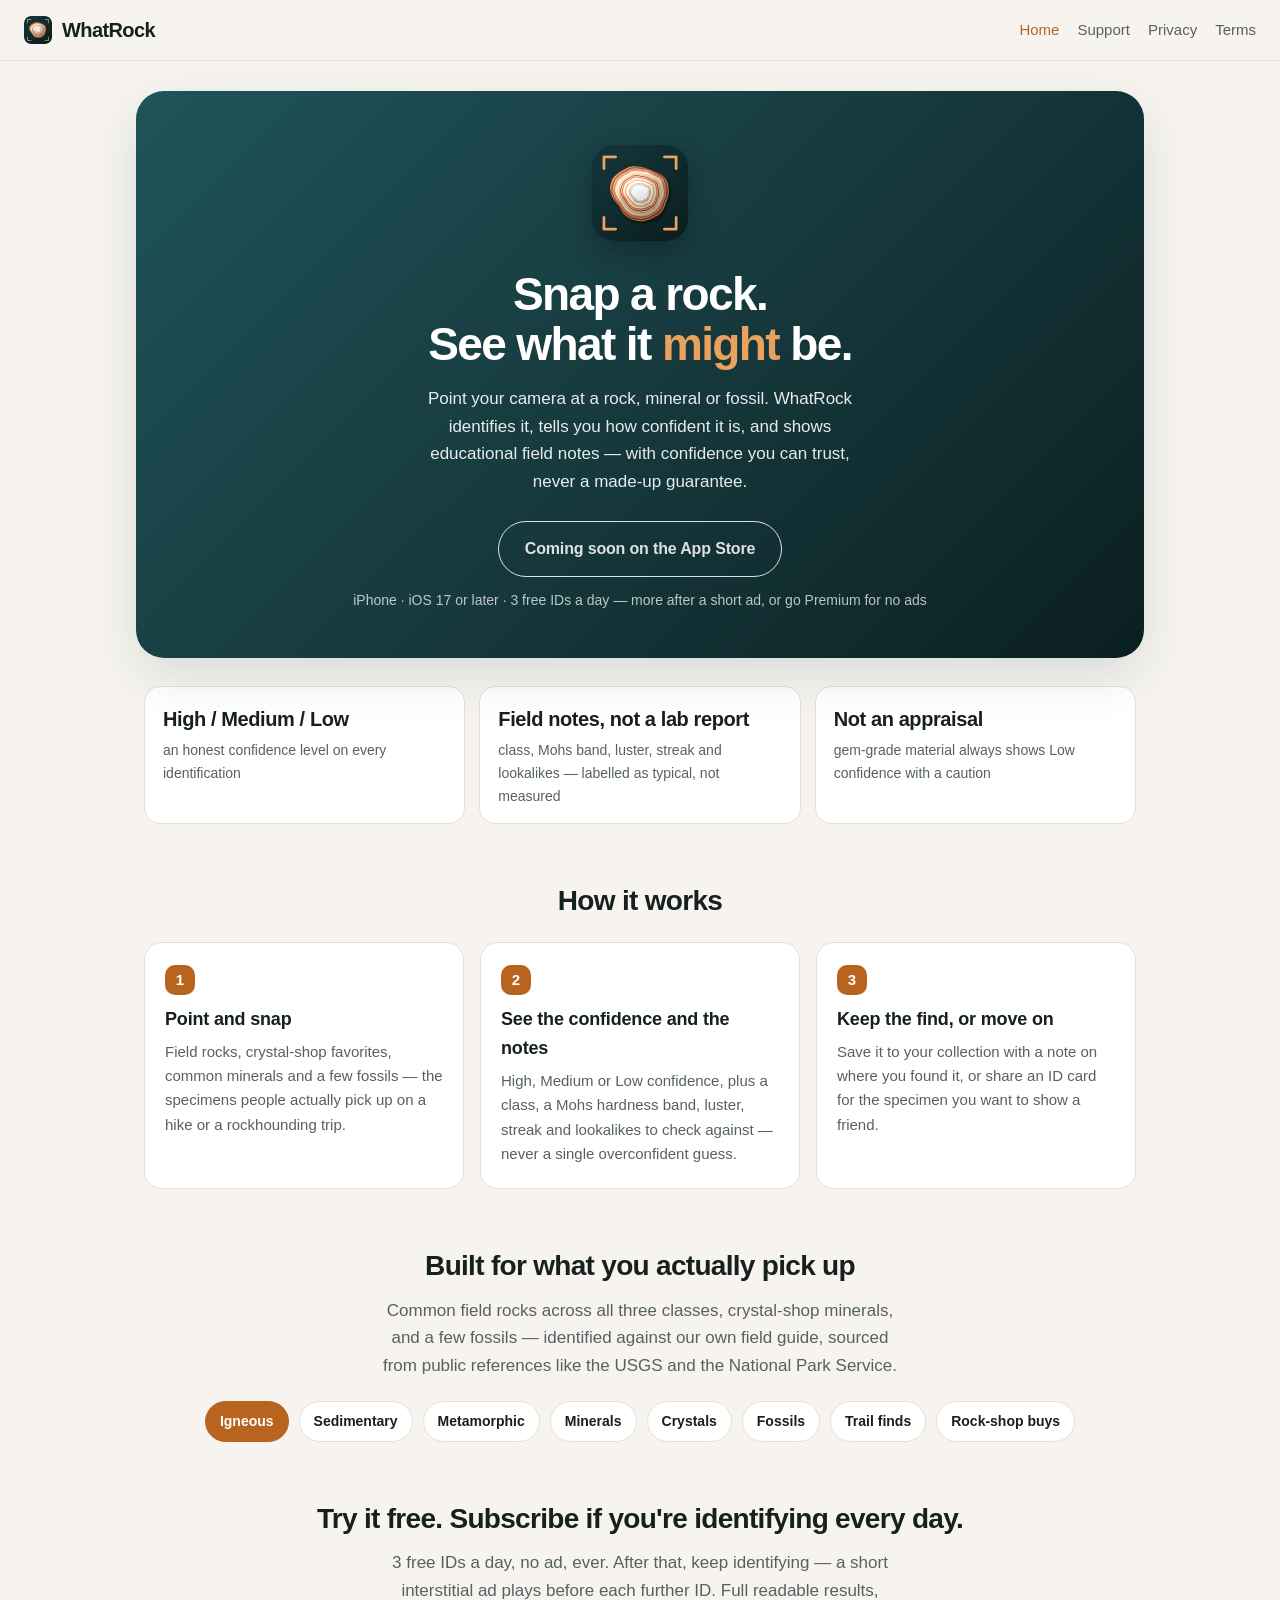
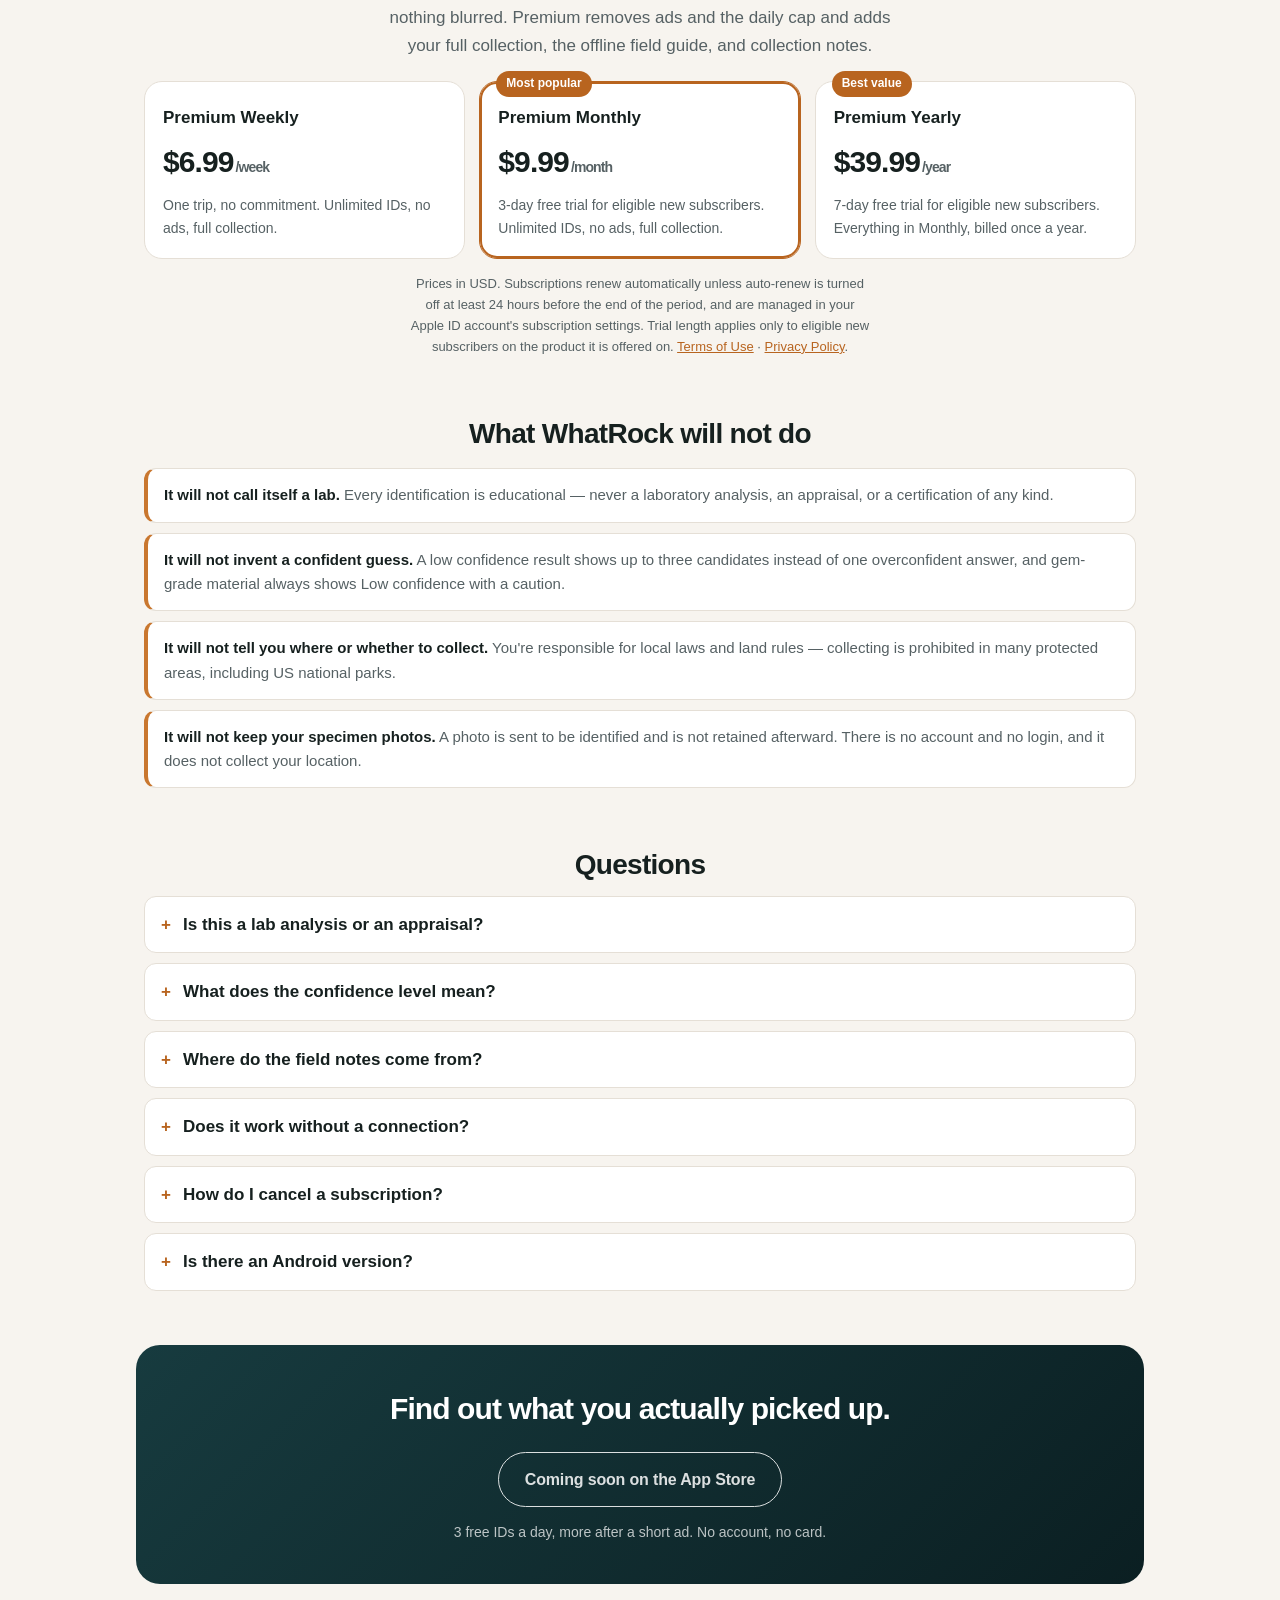
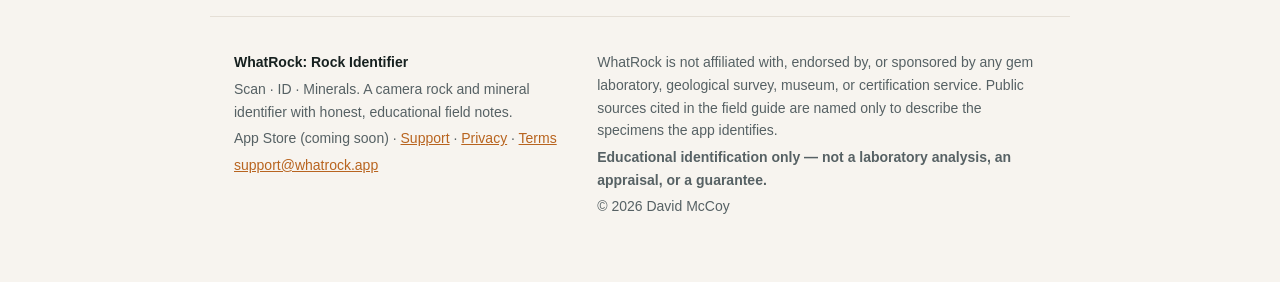
==== index.html @ 4bbfc8cd "WhatRock site: landing, privacy, terms, support" ====
<!DOCTYPE html>
<html lang="en">
<head>
<meta charset="utf-8">
<meta name="viewport" content="width=device-width, initial-scale=1">
<title>WhatRock: Rock Identifier · WhatRock</title>
<meta name="description" content="WhatRock photographs a rock, mineral or fossil, identifies it with a confidence level, and shows educational field notes from our own field guide — never a lab report, never an appraisal.">
<link rel="canonical" href="https://www.whatrock.app/">
<link rel="stylesheet" href="style.css">
<link rel="icon" href="img/icon.png">
<link rel="apple-touch-icon" href="img/apple-touch-icon.png">
<meta name="color-scheme" content="light dark">
<meta name="theme-color" content="#173B3F">
<meta property="og:type" content="website">
<meta property="og:site_name" content="WhatRock">
<meta property="og:title" content="WhatRock: Rock Identifier · WhatRock">
<meta property="og:description" content="WhatRock photographs a rock, mineral or fossil, identifies it with a confidence level, and shows educational field notes from our own field guide — never a lab report, never an appraisal.">
<meta property="og:url" content="https://www.whatrock.app/">
<meta property="og:image" content="https://www.whatrock.app/img/og.png">
<meta name="twitter:card" content="summary_large_image">
</head>
<body>
<header class="bar">
  <a class="wordmark" href="index.html"><img src="img/icon.png" alt="" width="28" height="28">WhatRock</a>
  <nav><a href="index.html" aria-current="page">Home</a><a href="support.html">Support</a><a href="privacy.html">Privacy</a><a href="terms.html">Terms</a></nav>
</header>
<main class="wide">

<section class="hero">
  <img class="appicon" src="img/icon.png" alt="WhatRock app icon" width="96" height="96">
  <h1>Snap a rock.<br>See what it <em>might</em> be.</h1>
  <p class="lede">Point your camera at a rock, mineral or fossil. WhatRock
  identifies it, tells you how confident it is, and shows educational field
  notes — with confidence you can trust, never a made-up guarantee.</p>
  <p class="cta">
    <span class="btn btn-soon" aria-disabled="true">Coming soon on the App Store</span>
    <span class="cta-note">iPhone · iOS 17 or later · 3 free IDs a day — more after a short ad, or go Premium for no ads</span>
  </p>
</section>

<section class="proof">
  <div class="stat"><strong>High / Medium / Low</strong><span>an honest confidence level on every identification</span></div>
  <div class="stat"><strong>Field notes, not a lab report</strong><span>class, Mohs band, luster, streak and lookalikes — labelled as typical, not measured</span></div>
  <div class="stat"><strong>Not an appraisal</strong><span>gem-grade material always shows Low confidence with a caution</span></div>
</section>



<section class="steps" id="how">
  <h2 class="section-title">How it works</h2>
  <div class="stepgrid">
    <div>
      <span class="num">1</span>
      <h3>Point and snap</h3>
      <p>Field rocks, crystal-shop favorites, common minerals and a few
      fossils — the specimens people actually pick up on a hike or a
      rockhounding trip.</p>
    </div>
    <div>
      <span class="num">2</span>
      <h3>See the confidence and the notes</h3>
      <p>High, Medium or Low confidence, plus a class, a Mohs hardness band,
      luster, streak and lookalikes to check against — never a single
      overconfident guess.</p>
    </div>
    <div>
      <span class="num">3</span>
      <h3>Keep the find, or move on</h3>
      <p>Save it to your collection with a note on where you found it, or
      share an ID card for the specimen you want to show a friend.</p>
    </div>
  </div>
</section>

<section class="cats">
  <h2 class="section-title">Built for what you actually pick up</h2>
  <p class="section-lede">Common field rocks across all three classes,
  crystal-shop minerals, and a few fossils — identified against our own
  field guide, sourced from public references like the USGS and the
  National Park Service.</p>
  <ul class="chips">
    <li>Igneous</li><li>Sedimentary</li><li>Metamorphic</li><li>Minerals</li>
    <li>Crystals</li><li>Fossils</li><li>Trail finds</li><li>Rock-shop buys</li>
  </ul>
</section>

<section class="pricing" id="pricing">
  <h2 class="section-title">Try it free. Subscribe if you're identifying every day.</h2>
  <p class="section-lede">3 free IDs a day, no ad, ever. After that, keep
  identifying — a short interstitial ad plays before each further ID. Full
  readable results, nothing blurred. Premium removes ads and the daily cap
  and adds your full collection, the offline field guide, and collection
  notes.</p>
  <div class="plans">
    <div class="plan">
      <h3>Premium Weekly</h3>
      <p class="price">$6.99<span>/week</span></p>
      <p>One trip, no commitment. Unlimited IDs, no ads, full collection.</p>
    </div>
    <div class="plan featured">
      <p class="tag">Most popular</p>
      <h3>Premium Monthly</h3>
      <p class="price">$9.99<span>/month</span></p>
      <p>3-day free trial for eligible new subscribers. Unlimited IDs, no
      ads, full collection.</p>
    </div>
    <div class="plan">
      <p class="tag">Best value</p>
      <h3>Premium Yearly</h3>
      <p class="price">$39.99<span>/year</span></p>
      <p>7-day free trial for eligible new subscribers. Everything in
      Monthly, billed once a year.</p>
    </div>
  </div>
  <p class="fineprint">Prices in USD. Subscriptions renew automatically
  unless auto-renew is turned off at least 24 hours before the end of the
  period, and are managed in your Apple ID account's subscription settings.
  Trial length applies only to eligible new subscribers on the product it is
  offered on.
  <a href="terms.html">Terms of Use</a> &middot;
  <a href="privacy.html">Privacy Policy</a>.</p>
</section>

<section class="honest">
  <h2 class="section-title">What WhatRock will not do</h2>
  <ul>
    <li><strong>It will not call itself a lab.</strong> Every identification
    is educational — never a laboratory analysis, an appraisal, or a
    certification of any kind.</li>
    <li><strong>It will not invent a confident guess.</strong> A low
    confidence result shows up to three candidates instead of one
    overconfident answer, and gem-grade material always shows Low
    confidence with a caution.</li>
    <li><strong>It will not tell you where or whether to collect.</strong>
    You're responsible for local laws and land rules — collecting is
    prohibited in many protected areas, including US national parks.</li>
    <li><strong>It will not keep your specimen photos.</strong> A photo is
    sent to be identified and is not retained afterward. There is no
    account and no login, and it does not collect your location.</li>
  </ul>
</section>

<section class="faq" id="faq">
  <h2 class="section-title">Questions</h2>
  <details>
    <summary>Is this a lab analysis or an appraisal?</summary>
    <p>No, and the app never says it is. WhatRock is an educational field
    tool for curiosity and learning. For anything that matters — buying,
    selling, insuring or academic use — see a qualified geologist,
    gemologist or accredited laboratory.</p>
  </details>
  <details>
    <summary>What does the confidence level mean?</summary>
    <p>High means the specimen's features are clearly visible and match one
    entry well. Medium means the match is good but something is uncertain.
    Low means WhatRock isn't sure — it shows up to three possible matches
    instead of guessing. Gem-grade material (diamond, ruby, gold and
    similar) is always Low, with a note on why.</p>
  </details>
  <details>
    <summary>Where do the field notes come from?</summary>
    <p>Our own field guide, written from public educational sources like the
    USGS, the National Park Service and state geological surveys — never
    copied from another app or from a mineral database. Field notes are
    labelled "Typical for &lt;name&gt;," not a measurement of your specific
    specimen.</p>
  </details>
  <details>
    <summary>Does it work without a connection?</summary>
    <p>Identifying a new specimen needs a connection. Specimens you've
    already saved stay in your on-device collection, and Premium adds an
    offline copy of the full field guide for the trail.</p>
  </details>
  <details>
    <summary>How do I cancel a subscription?</summary>
    <p>In the iPhone Settings app: tap your name, then Subscriptions.
    Cancelling there stops any future charge. Refunds are handled by Apple
    under their policies.</p>
  </details>
  <details>
    <summary>Is there an Android version?</summary>
    <p>Not yet. WhatRock is iPhone-only today.</p>
  </details>
</section>

<section class="cta-band">
  <h2>Find out what you actually picked up.</h2>
  <p><span class="btn btn-soon" aria-disabled="true">Coming soon on the App Store</span></p>
  <p class="cta-note">3 free IDs a day, more after a short ad. No account, no card.</p>
</section>

</main>
<footer>
  <div class="footgrid">
    <div>
      <p class="wordmark-foot">WhatRock: Rock Identifier</p>
      <p>Scan · ID · Minerals. A camera rock and mineral identifier with honest, educational field notes.</p>
      <p>App Store (coming soon) · <a href="support.html">Support</a> · <a href="privacy.html">Privacy</a> · <a href="terms.html">Terms</a></p>
      <p><a href="mailto:support@whatrock.app">support@whatrock.app</a></p>
    </div>
    <div>
      <p>WhatRock is not affiliated with, endorsed by, or sponsored by any gem laboratory, geological survey, museum, or certification service. Public sources cited in the field guide are named only to describe the specimens the app identifies.</p>
      <p class="disclaimer">Educational identification only — not a laboratory analysis, an appraisal, or a guarantee.</p>
      <p>&copy; 2026 David McCoy</p>
    </div>
  </div>
</footer>
</body>
</html>
---- style.css ----
:root {
  --ink: #16201F;
  --muted: #566164;
  --gold: #B8641F;
  --gold-bright: #C9772F;
  --amber: #C9772F;
  --line: #E5DFD6;
  --bg: #F7F4EF;
  --card: #ffffff;
  --shadow: 0 18px 50px rgba(23, 59, 63, 0.13);
}
@media (prefers-color-scheme: dark) {
  :root {
    --ink: #F1EEE8; --muted: #A2AEB0; --gold: #E9A15E; --gold-bright: #E9A15E;
    --line: #223336; --bg: #0C1416; --card: #152124;
    --shadow: 0 18px 50px rgba(0, 0, 0, 0.5);
  }
}
* { box-sizing: border-box; }
html { scroll-behavior: smooth; }
body {
  margin: 0; background: var(--bg); color: var(--ink);
  font: 17px/1.62 -apple-system, BlinkMacSystemFont, "Segoe UI", Roboto, Helvetica, Arial, sans-serif;
  -webkit-font-smoothing: antialiased;
}
.bar {
  display: flex; flex-wrap: wrap; gap: 14px; align-items: center;
  justify-content: space-between; padding: 14px 24px;
  border-bottom: 1px solid var(--line);
  position: sticky; top: 0; background: var(--bg); z-index: 5;
}
.wordmark { display: inline-flex; align-items: center; gap: 10px; font-weight: 800; font-size: 20px; color: var(--ink); text-decoration: none; letter-spacing: -0.03em; }
.wordmark img { border-radius: 7px; }
nav a { color: var(--muted); text-decoration: none; margin-left: 18px; font-size: 15px; font-weight: 500; }
nav a:hover, nav a[aria-current] { color: var(--gold); }
main { max-width: 860px; margin: 0 auto; padding: 8px 24px 12px; }
main.wide { max-width: 1040px; }

/* Hero: the gradient carries the brand — basalt teal. */
.hero {
  position: relative; text-align: center;
  padding: 54px 20px 46px; margin: 22px -8px 8px;
  border-radius: 28px; overflow: hidden;
  background: linear-gradient(135deg, #1F5459 0%, #173B3F 48%, #0B1F22 100%);
  color: #fff; box-shadow: var(--shadow);
}
.hero.small { padding: 40px 20px; }
.hero.small a { color: #E9A15E; }
.appicon { border-radius: 22px; box-shadow: 0 10px 26px rgba(0,0,0,0.28); margin-bottom: 20px; }
.hero h1 {
  font-size: clamp(30px, 6.2vw, 46px); line-height: 1.08;
  letter-spacing: -0.035em; font-weight: 800; margin: 0 0 16px; color: #fff;
}
.hero h1 em { font-style: normal; color: #E9A15E; }
.hero .lede { font-size: 17px; color: rgba(255,255,255,0.9); max-width: 46ch; margin: 0 auto; }
.cta { margin: 26px 0 0; display: flex; flex-direction: column; align-items: center; gap: 12px; }
.btn {
  display: inline-block; padding: 14px 26px; border-radius: 999px;
  background: #E9A15E; color: #1C1206; font-weight: 800; font-size: 16px;
  text-decoration: none; letter-spacing: -0.01em; box-shadow: 0 10px 24px rgba(201,119,47,0.35);
}
.btn:hover { background: #F2B679; }
.btn-soon, .btn-soon:hover { background: transparent; color: inherit; box-shadow: none; border: 1.5px solid currentColor; opacity: 0.85; cursor: default; }
.cta-note { font-size: 14px; color: rgba(255,255,255,0.72); }

/* Three claims that set expectations honestly before anyone scrolls. */
.proof { display: grid; gap: 14px; margin: 28px 0 6px; }
@media (min-width: 700px) { .proof { grid-template-columns: repeat(3, 1fr); } }
.stat { background: var(--card); border: 1px solid var(--line); border-radius: 16px; padding: 16px 18px; }
.stat strong { display: block; font-size: 20px; letter-spacing: -0.02em; color: var(--ink); }
.stat span { display: block; font-size: 14px; color: var(--muted); margin-top: 4px; }

/* Real screenshots, straight from the simulator. */
.shots { display: flex; gap: 26px; justify-content: center; flex-wrap: wrap; margin: 44px 0 10px; }
.phone { margin: 0; width: min(240px, 44vw); text-align: center; }
.phone img {
  width: 100%; height: auto; display: block;
  border-radius: 26px; border: 1px solid var(--line); box-shadow: var(--shadow);
}
.phone.lift img { transform: rotate(1.6deg); }
.phone figcaption { margin-top: 12px; font-size: 14px; color: var(--muted); font-weight: 500; }

.section-title { font-size: clamp(22px, 3.6vw, 28px); letter-spacing: -0.025em; margin: 54px 0 8px; text-align: center; }
.section-lede { text-align: center; color: var(--muted); max-width: 56ch; margin: 0 auto 22px; }

.stepgrid { display: grid; gap: 16px; margin: 18px 0 10px; }
@media (min-width: 700px) { .stepgrid { grid-template-columns: repeat(3, 1fr); } }
.stepgrid > div { background: var(--card); border: 1px solid var(--line); border-radius: 18px; padding: 22px 20px; }
.num {
  display: inline-grid; place-items: center; width: 30px; height: 30px;
  border-radius: 10px; background: var(--gold); color: #fff;
  font-weight: 800; font-size: 15px; margin-bottom: 10px;
}
@media (prefers-color-scheme: dark) { .num, .chips li:first-child, .plan .tag { color: #1C1206; } }
.stepgrid h3 { margin: 0 0 6px; font-size: 18px; letter-spacing: -0.01em; }
.stepgrid p { font-size: 15px; color: var(--muted); margin: 0; }

.chips { list-style: none; padding: 0; margin: 0; display: flex; flex-wrap: wrap; gap: 10px; justify-content: center; }
.chips li { padding: 8px 14px; border-radius: 999px; background: var(--card); border: 1px solid var(--line); font-size: 14px; font-weight: 600; }
.chips li:first-child { background: var(--gold); color: #fff; border-color: var(--gold); }

.plans { display: grid; gap: 14px; margin: 20px 0 14px; }
@media (min-width: 760px) { .plans { grid-template-columns: repeat(3, 1fr); } }
.plan { position: relative; background: var(--card); border: 1px solid var(--line); border-radius: 18px; padding: 22px 18px 18px; }
.plan.featured { border-color: var(--gold); box-shadow: 0 0 0 2px var(--gold) inset; }
.plan h3 { margin: 0 0 6px; font-size: 17px; }
.plan .tag { position: absolute; top: -11px; left: 16px; margin: 0; padding: 3px 10px; border-radius: 999px; background: var(--gold); color: #fff; font-size: 12px; font-weight: 700; }
.price { font-size: 30px; font-weight: 800; letter-spacing: -0.03em; margin: 4px 0 8px; color: var(--ink); }
.price span { font-size: 14px; font-weight: 600; color: var(--muted); margin-left: 2px; }
.plan p { font-size: 14px; color: var(--muted); margin: 0; }
.plan p.price { font-size: 30px; color: var(--ink); margin: 4px 0 8px; }
.fineprint { font-size: 13px; color: var(--muted); text-align: center; max-width: 64ch; margin: 0 auto; }

.honest ul { list-style: none; padding: 0; margin: 12px 0 0; }
.honest li {
  background: var(--card); border: 1px solid var(--line); border-left: 4px solid var(--amber);
  border-radius: 12px; padding: 14px 16px; margin-bottom: 10px;
  color: var(--muted); font-size: 15px;
}
.honest li strong { color: var(--ink); }

.faq details { background: var(--card); border: 1px solid var(--line); border-radius: 12px; padding: 4px 16px; margin-bottom: 10px; }
.faq summary { cursor: pointer; font-weight: 700; padding: 10px 0; list-style: none; }
.faq summary::-webkit-details-marker { display: none; }
.faq summary::before { content: "+"; display: inline-block; width: 22px; color: var(--gold); font-weight: 800; }
.faq details[open] summary::before { content: "\2013"; }
.faq p { color: var(--muted); font-size: 15px; margin: 0 0 12px 22px; }

.cta-band { text-align: center; margin: 54px -8px 20px; padding: 40px 20px; border-radius: 24px;
  background: linear-gradient(135deg, #173B3F, #0B1F22); color: #fff; }
.cta-band h2 { margin: 0 0 18px; font-size: clamp(22px, 4vw, 30px); letter-spacing: -0.03em; color: #fff; }
.cta-band p { margin: 0; }
.cta-band .cta-note { display: block; margin-top: 14px; }

h1 { font-size: 32px; line-height: 1.18; letter-spacing: -0.03em; margin: 0 0 16px; }
h2 { font-size: 21px; margin: 32px 0 10px; letter-spacing: -0.015em; }
h3 { font-size: 17px; margin: 24px 0 6px; }
blockquote {
  margin: 18px 0; padding: 12px 18px;
  border-left: 3px solid var(--gold); background: var(--card); color: var(--muted);
}
code { background: var(--card); border: 1px solid var(--line); border-radius: 5px; padding: 1px 5px; font-size: 14px; }
hr { border: 0; border-top: 1px solid var(--line); margin: 30px 0; }
a { color: var(--gold); }
footer {
  max-width: 860px; margin: 0 auto; padding: 30px 24px 60px;
  color: var(--muted); font-size: 14px; border-top: 1px solid var(--line);
}
.footgrid { display: grid; gap: 18px; }
@media (min-width: 700px) { .footgrid { grid-template-columns: 1fr 1.3fr; } }
footer p { margin: 4px 0; }
.wordmark-foot { font-weight: 800; color: var(--ink); }
.disclaimer { font-weight: 700; }
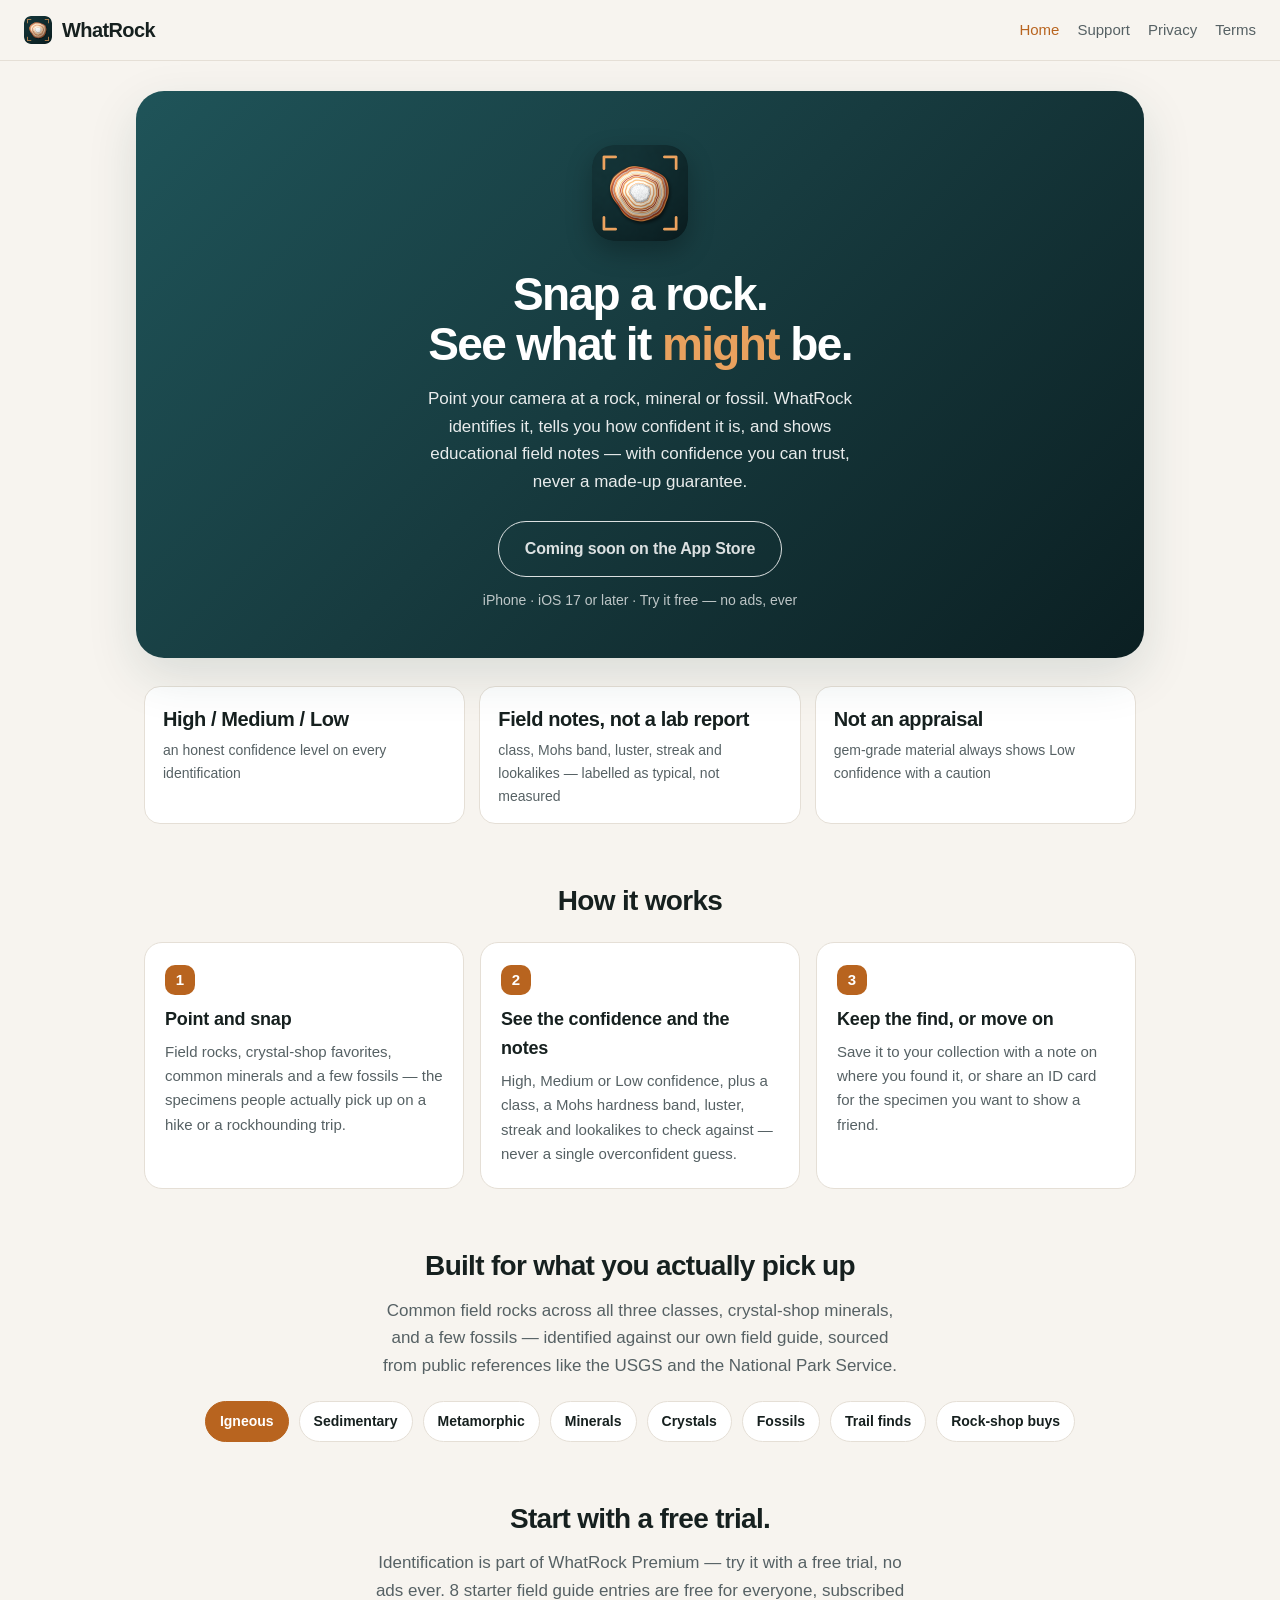
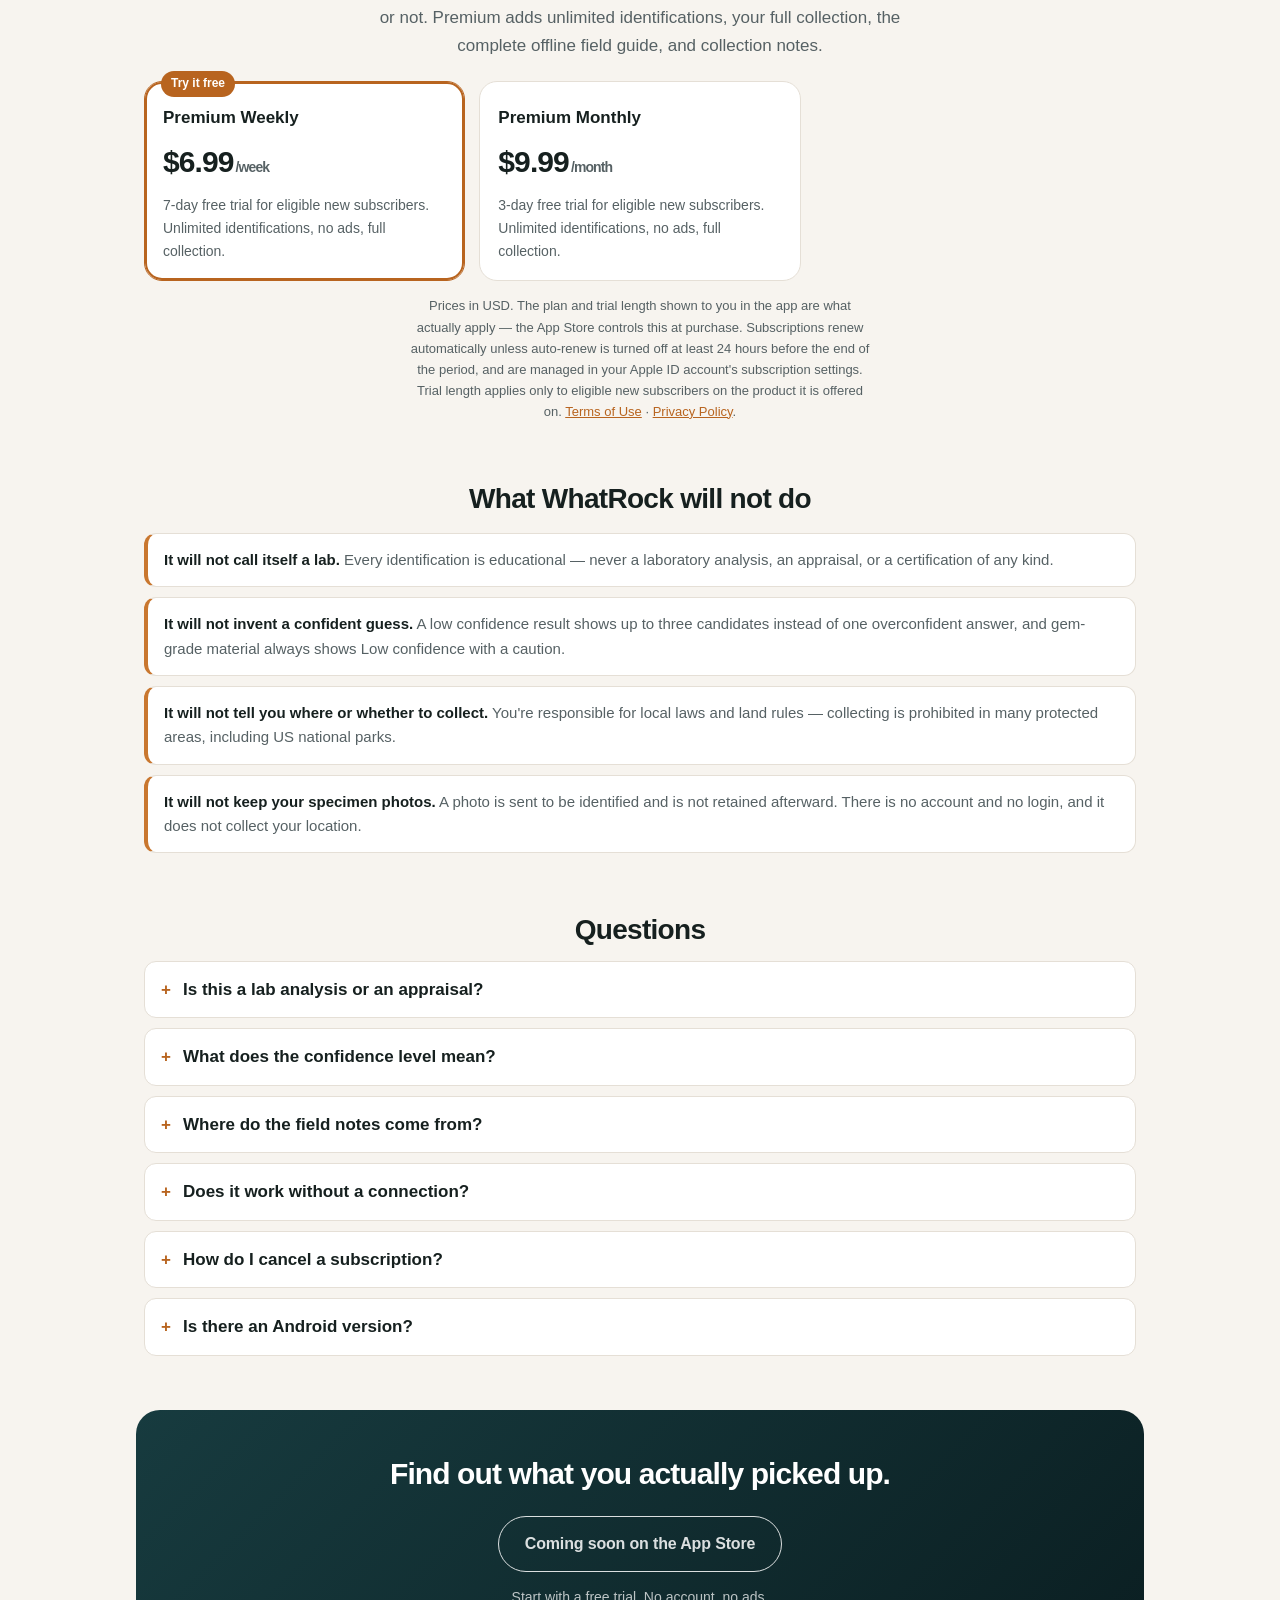
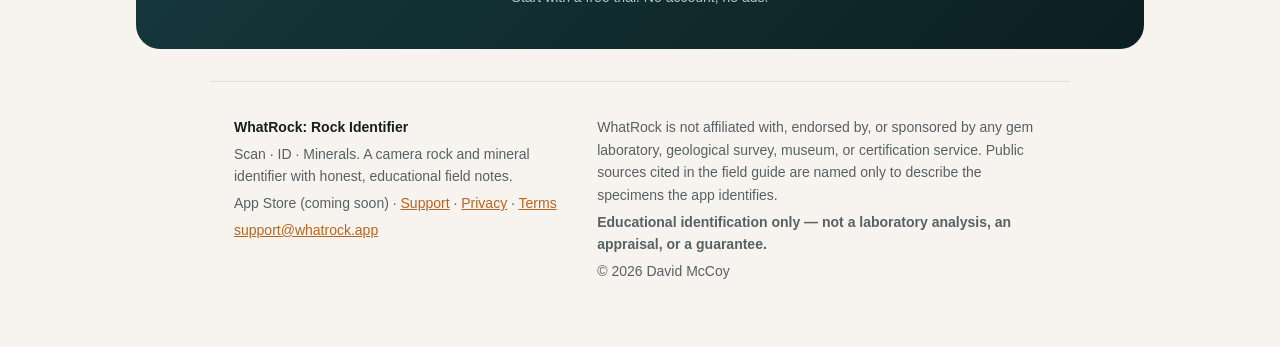
==== commit 28a5758d: "Site for 1.1: free trial, no ads, updated Terms and Privacy" ====
--- a/index.html
+++ b/index.html
@@ -34,7 +34,7 @@
   notes — with confidence you can trust, never a made-up guarantee.</p>
   <p class="cta">
     <span class="btn btn-soon" aria-disabled="true">Coming soon on the App Store</span>
-    <span class="cta-note">iPhone · iOS 17 or later · 3 free IDs a day — more after a short ad, or go Premium for no ads</span>
+    <span class="cta-note">iPhone · iOS 17 or later · Try it free — no ads, ever</span>
   </p>
 </section>
 
@@ -85,38 +85,33 @@
 </section>
 
 <section class="pricing" id="pricing">
-  <h2 class="section-title">Try it free. Subscribe if you're identifying every day.</h2>
-  <p class="section-lede">3 free IDs a day, no ad, ever. After that, keep
-  identifying — a short interstitial ad plays before each further ID. Full
-  readable results, nothing blurred. Premium removes ads and the daily cap
-  and adds your full collection, the offline field guide, and collection
+  <h2 class="section-title">Start with a free trial.</h2>
+  <p class="section-lede">Identification is part of WhatRock Premium — try
+  it with a free trial, no ads ever. 8 starter field guide entries are free
+  for everyone, subscribed or not. Premium adds unlimited identifications,
+  your full collection, the complete offline field guide, and collection
   notes.</p>
   <div class="plans">
-    <div class="plan">
+    <div class="plan featured">
+      <p class="tag">Try it free</p>
       <h3>Premium Weekly</h3>
       <p class="price">$6.99<span>/week</span></p>
-      <p>One trip, no commitment. Unlimited IDs, no ads, full collection.</p>
-    </div>
-    <div class="plan featured">
-      <p class="tag">Most popular</p>
+      <p>7-day free trial for eligible new subscribers. Unlimited
+      identifications, no ads, full collection.</p>
+    </div>
+    <div class="plan">
       <h3>Premium Monthly</h3>
       <p class="price">$9.99<span>/month</span></p>
-      <p>3-day free trial for eligible new subscribers. Unlimited IDs, no
-      ads, full collection.</p>
-    </div>
-    <div class="plan">
-      <p class="tag">Best value</p>
-      <h3>Premium Yearly</h3>
-      <p class="price">$39.99<span>/year</span></p>
-      <p>7-day free trial for eligible new subscribers. Everything in
-      Monthly, billed once a year.</p>
+      <p>3-day free trial for eligible new subscribers. Unlimited
+      identifications, no ads, full collection.</p>
     </div>
   </div>
-  <p class="fineprint">Prices in USD. Subscriptions renew automatically
-  unless auto-renew is turned off at least 24 hours before the end of the
-  period, and are managed in your Apple ID account's subscription settings.
-  Trial length applies only to eligible new subscribers on the product it is
-  offered on.
+  <p class="fineprint">Prices in USD. The plan and trial length shown to you
+  in the app are what actually apply — the App Store controls this at
+  purchase. Subscriptions renew automatically unless auto-renew is turned
+  off at least 24 hours before the end of the period, and are managed in
+  your Apple ID account's subscription settings. Trial length applies only
+  to eligible new subscribers on the product it is offered on.
   <a href="terms.html">Terms of Use</a> &middot;
   <a href="privacy.html">Privacy Policy</a>.</p>
 </section>
@@ -186,7 +181,7 @@
 <section class="cta-band">
   <h2>Find out what you actually picked up.</h2>
   <p><span class="btn btn-soon" aria-disabled="true">Coming soon on the App Store</span></p>
-  <p class="cta-note">3 free IDs a day, more after a short ad. No account, no card.</p>
+  <p class="cta-note">Start with a free trial. No account, no ads.</p>
 </section>
 
 </main>
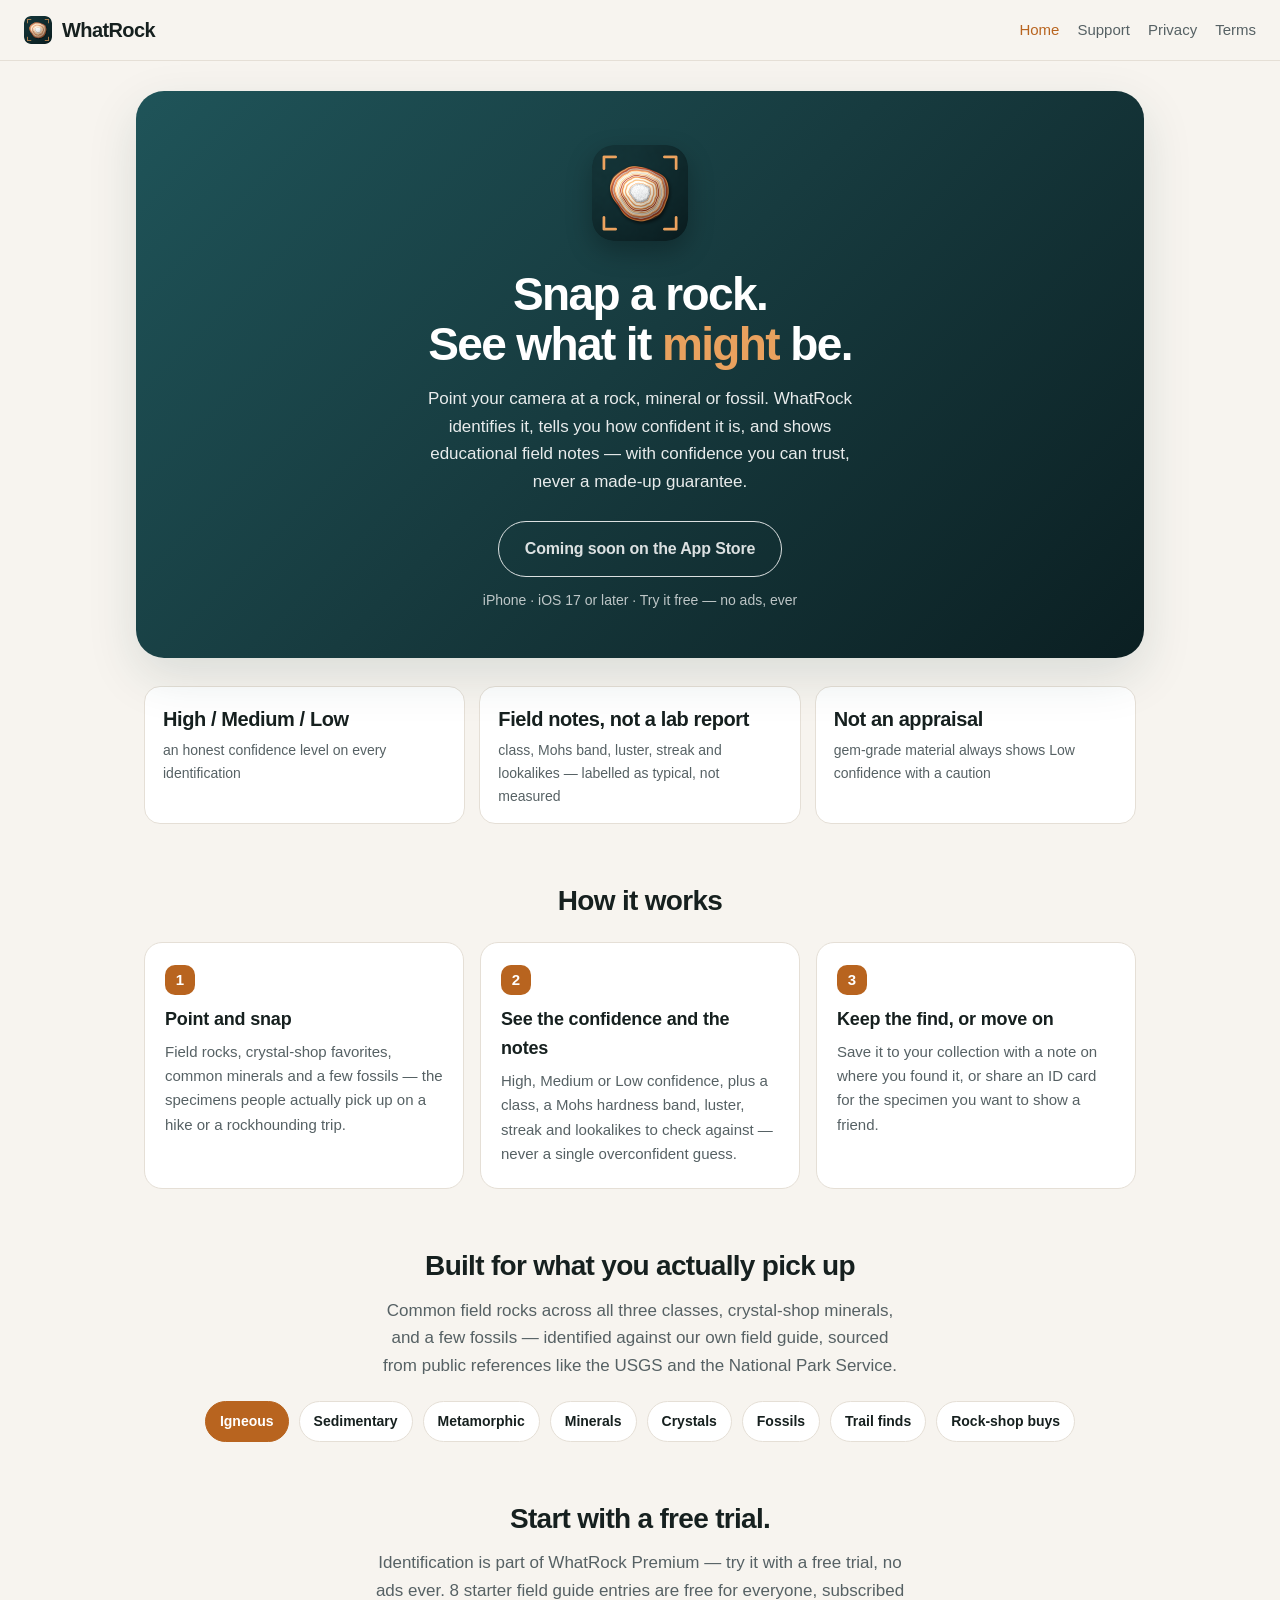
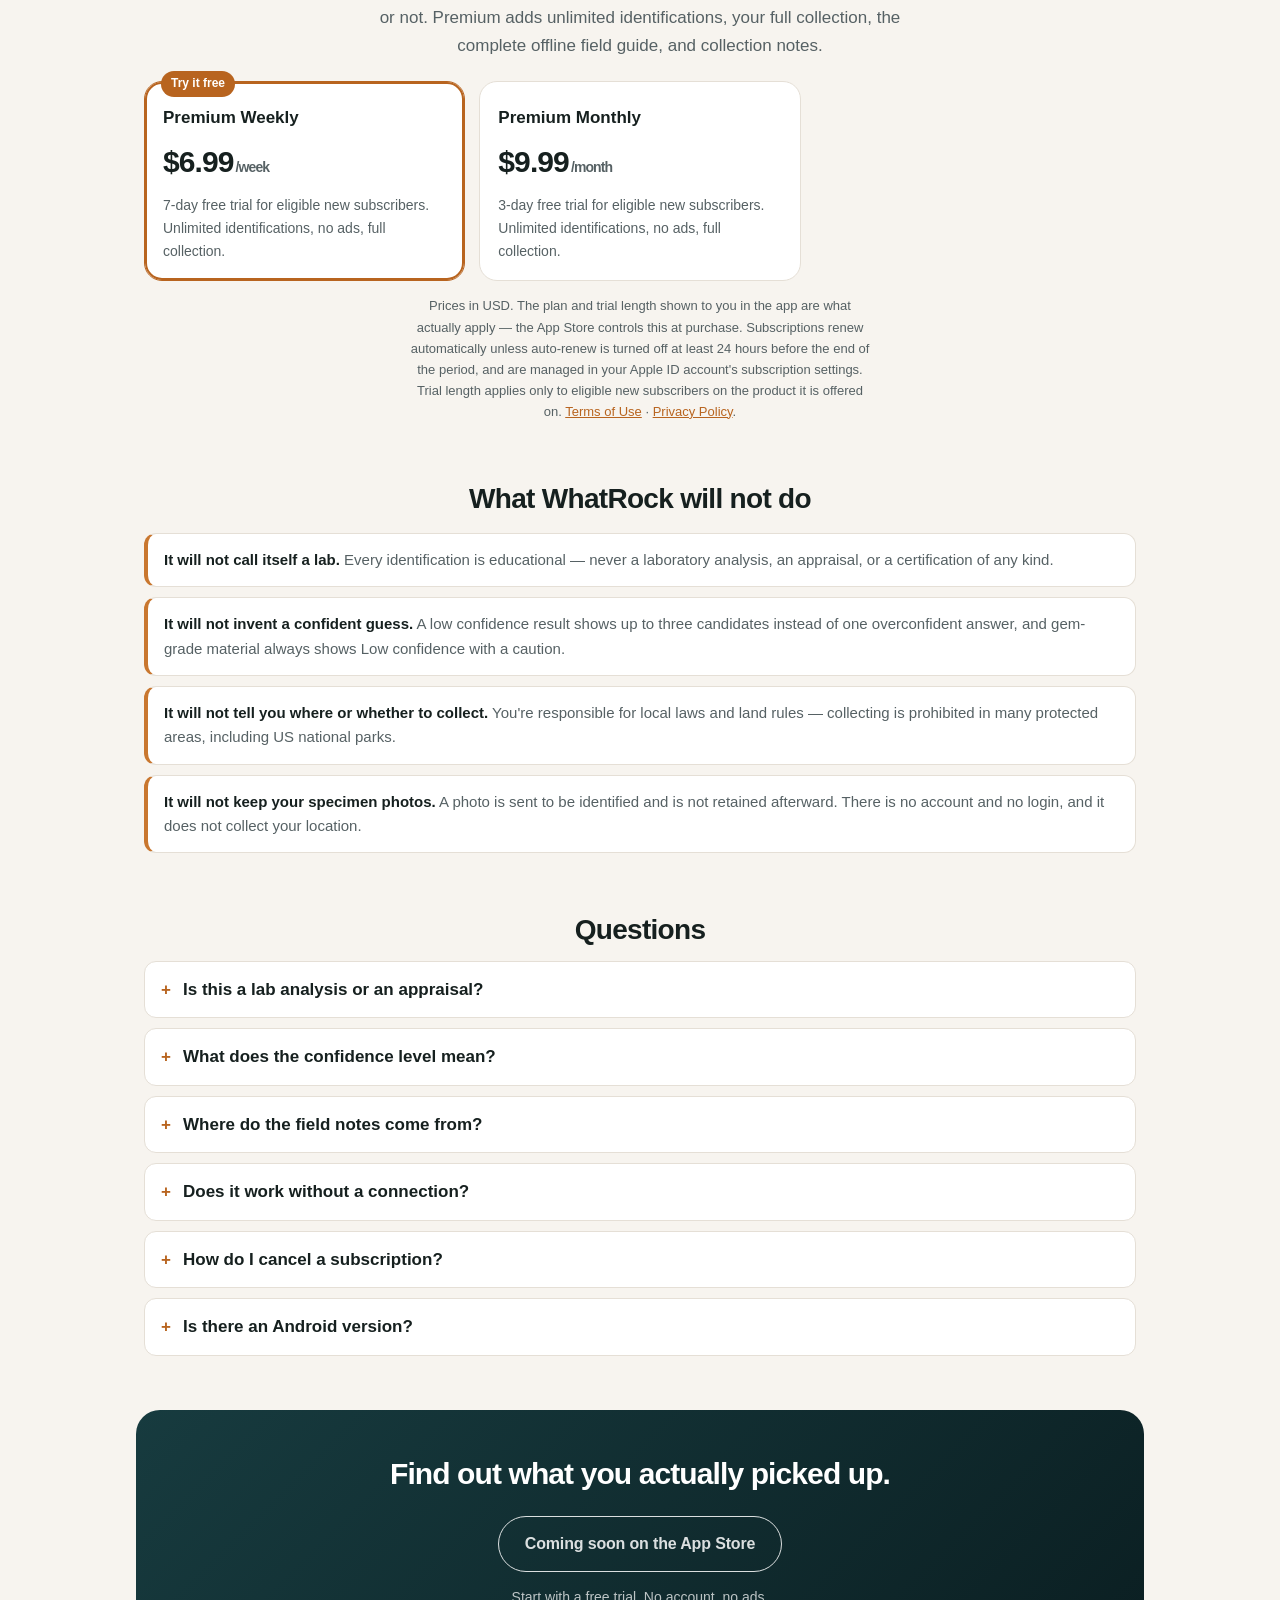
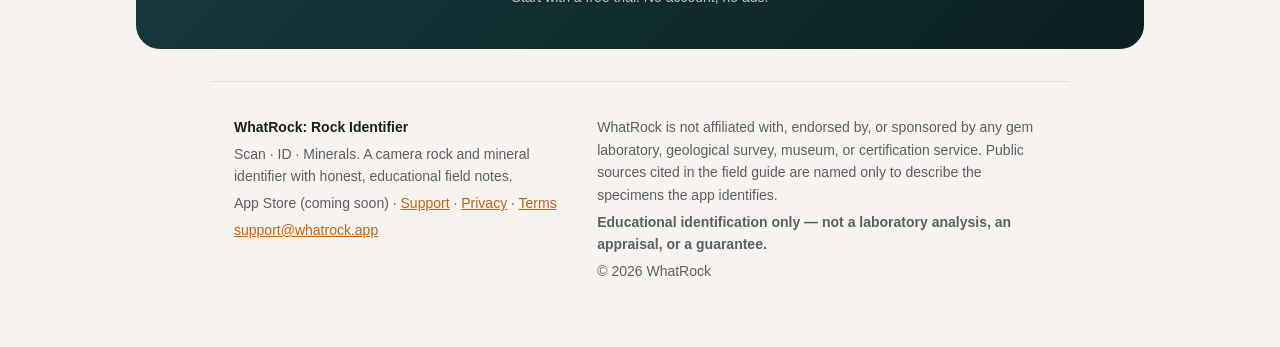
==== commit 4bb7b92d: "Footer: product name instead of a personal name" ====
--- a/index.html
+++ b/index.html
@@ -196,7 +196,7 @@
     <div>
       <p>WhatRock is not affiliated with, endorsed by, or sponsored by any gem laboratory, geological survey, museum, or certification service. Public sources cited in the field guide are named only to describe the specimens the app identifies.</p>
       <p class="disclaimer">Educational identification only — not a laboratory analysis, an appraisal, or a guarantee.</p>
-      <p>&copy; 2026 David McCoy</p>
+      <p>&copy; 2026 WhatRock</p>
     </div>
   </div>
 </footer>
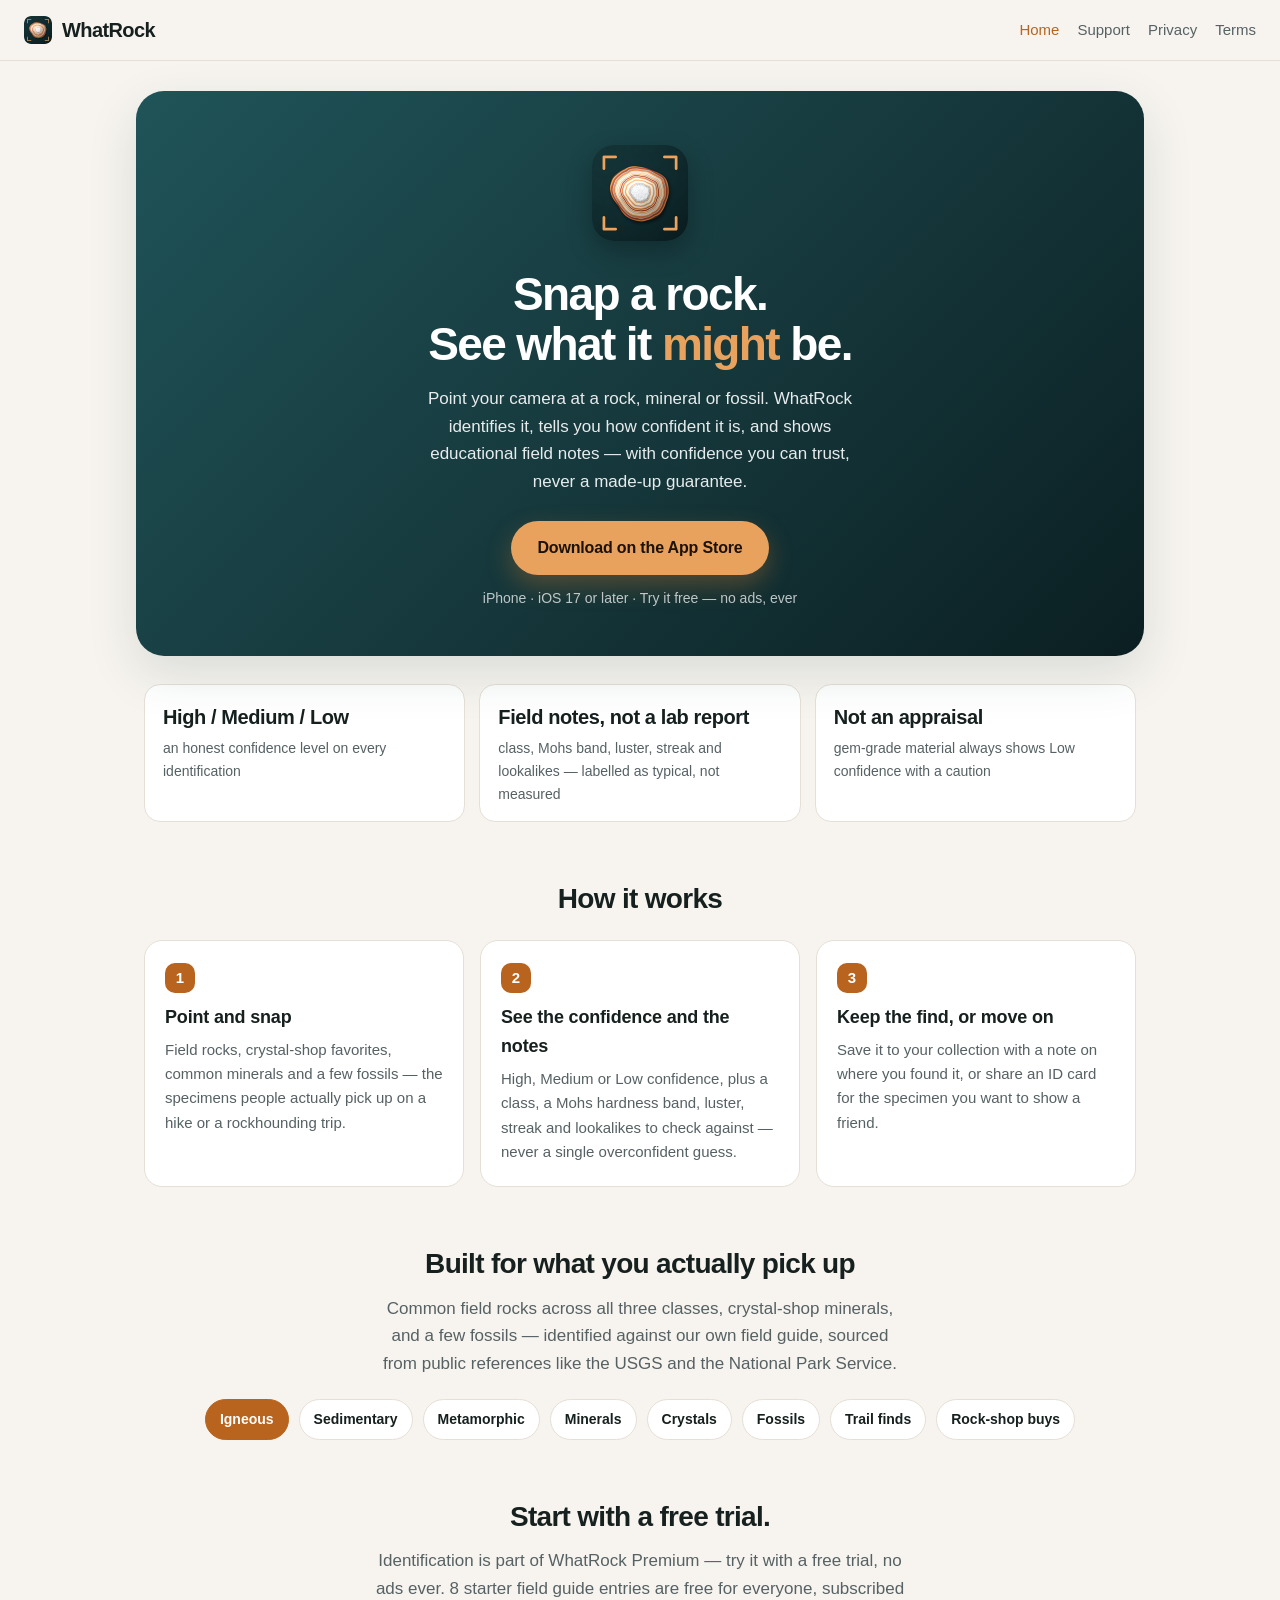
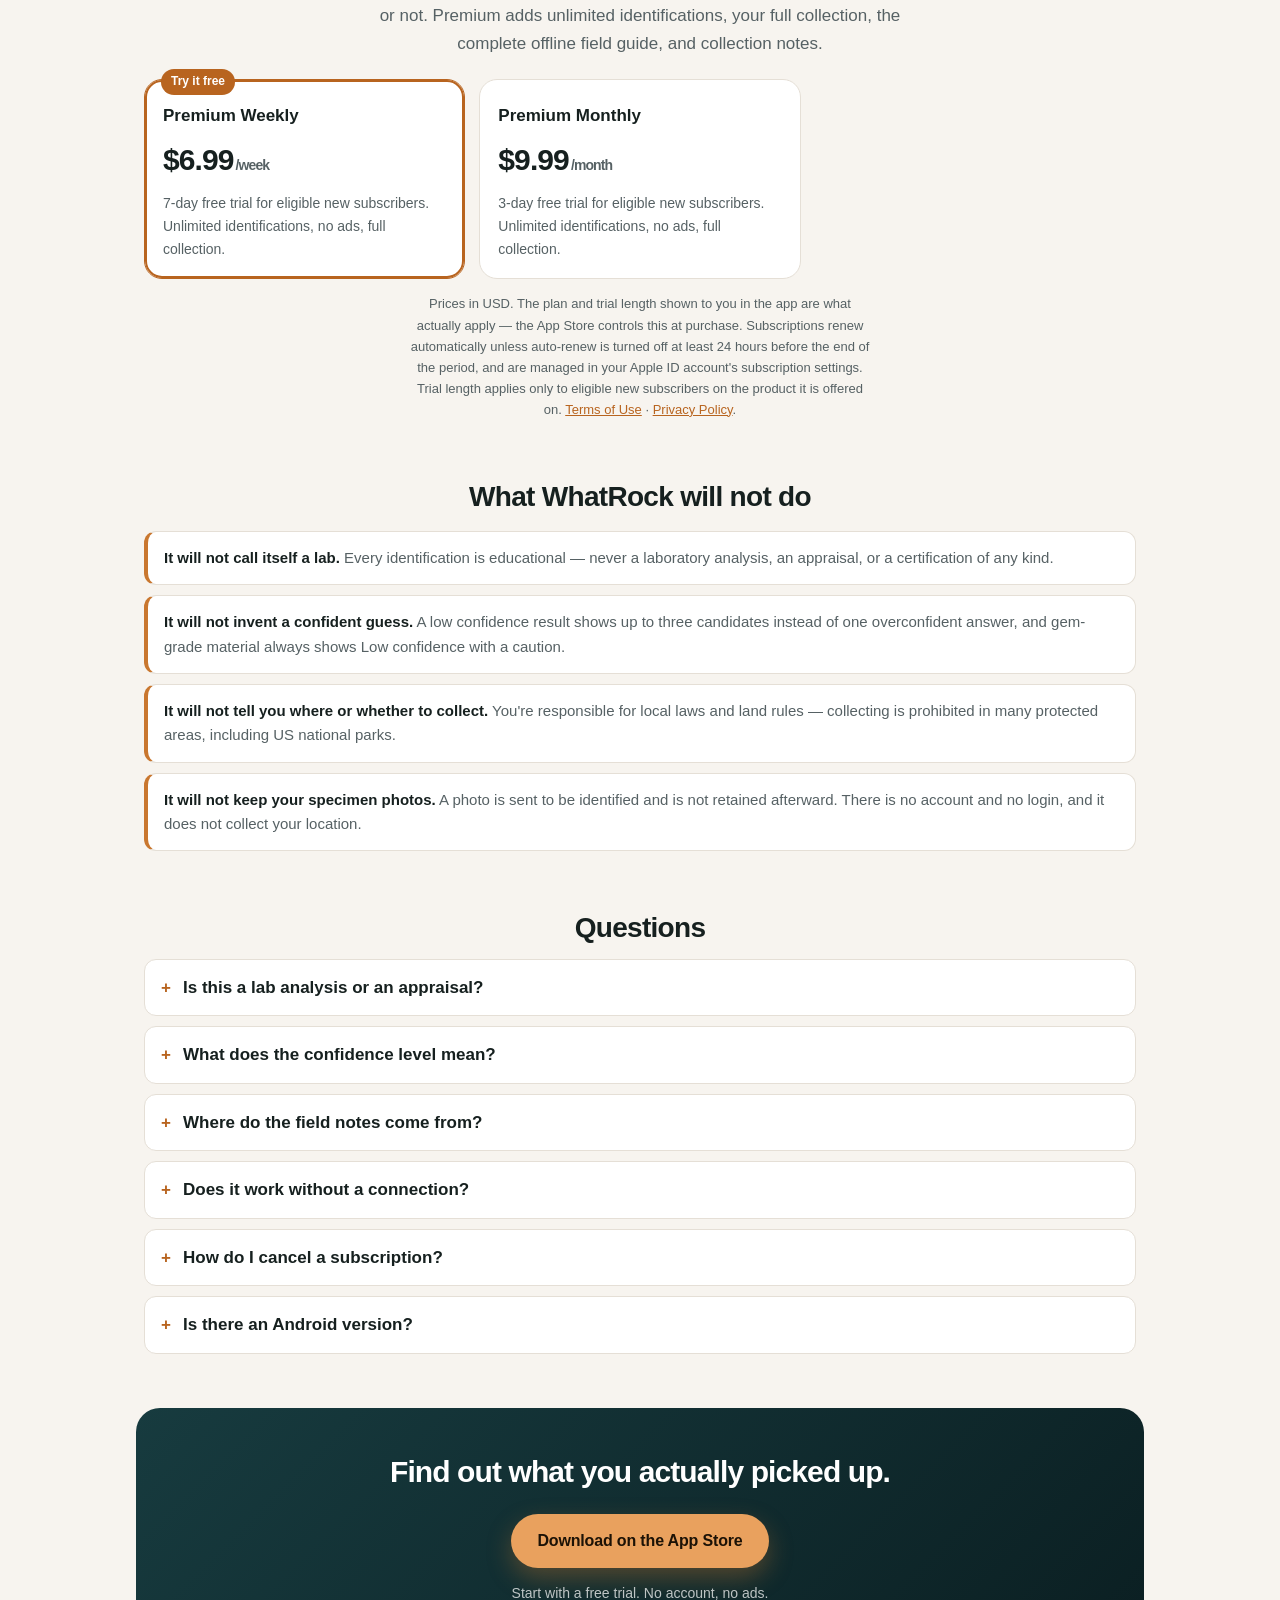
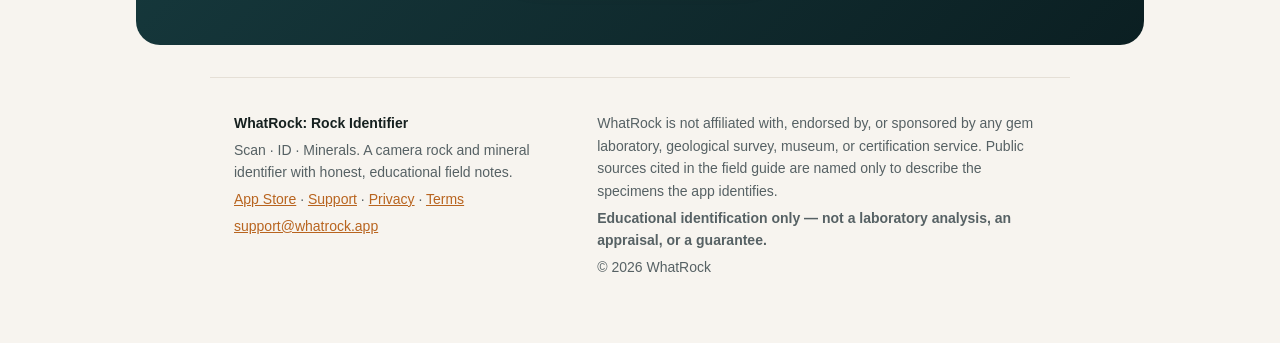
==== commit 8f06169a: "WhatRock is live: App Store links replace Coming soon Co-Authored-By: Claude Opus 5.5 <noreply@anthr" ====
--- a/index.html
+++ b/index.html
@@ -33,7 +33,7 @@
   identifies it, tells you how confident it is, and shows educational field
   notes — with confidence you can trust, never a made-up guarantee.</p>
   <p class="cta">
-    <span class="btn btn-soon" aria-disabled="true">Coming soon on the App Store</span>
+    <a class="btn" href="https://apps.apple.com/us/app/whatrock-rock-identifier/id6815256123">Download on the App Store</a>
     <span class="cta-note">iPhone · iOS 17 or later · Try it free — no ads, ever</span>
   </p>
 </section>
@@ -180,7 +180,7 @@
 
 <section class="cta-band">
   <h2>Find out what you actually picked up.</h2>
-  <p><span class="btn btn-soon" aria-disabled="true">Coming soon on the App Store</span></p>
+  <p><a class="btn" href="https://apps.apple.com/us/app/whatrock-rock-identifier/id6815256123">Download on the App Store</a></p>
   <p class="cta-note">Start with a free trial. No account, no ads.</p>
 </section>
 
@@ -190,7 +190,7 @@
     <div>
       <p class="wordmark-foot">WhatRock: Rock Identifier</p>
       <p>Scan · ID · Minerals. A camera rock and mineral identifier with honest, educational field notes.</p>
-      <p>App Store (coming soon) · <a href="support.html">Support</a> · <a href="privacy.html">Privacy</a> · <a href="terms.html">Terms</a></p>
+      <p><a href="https://apps.apple.com/us/app/whatrock-rock-identifier/id6815256123">App Store</a> · <a href="support.html">Support</a> · <a href="privacy.html">Privacy</a> · <a href="terms.html">Terms</a></p>
       <p><a href="mailto:support@whatrock.app">support@whatrock.app</a></p>
     </div>
     <div>
